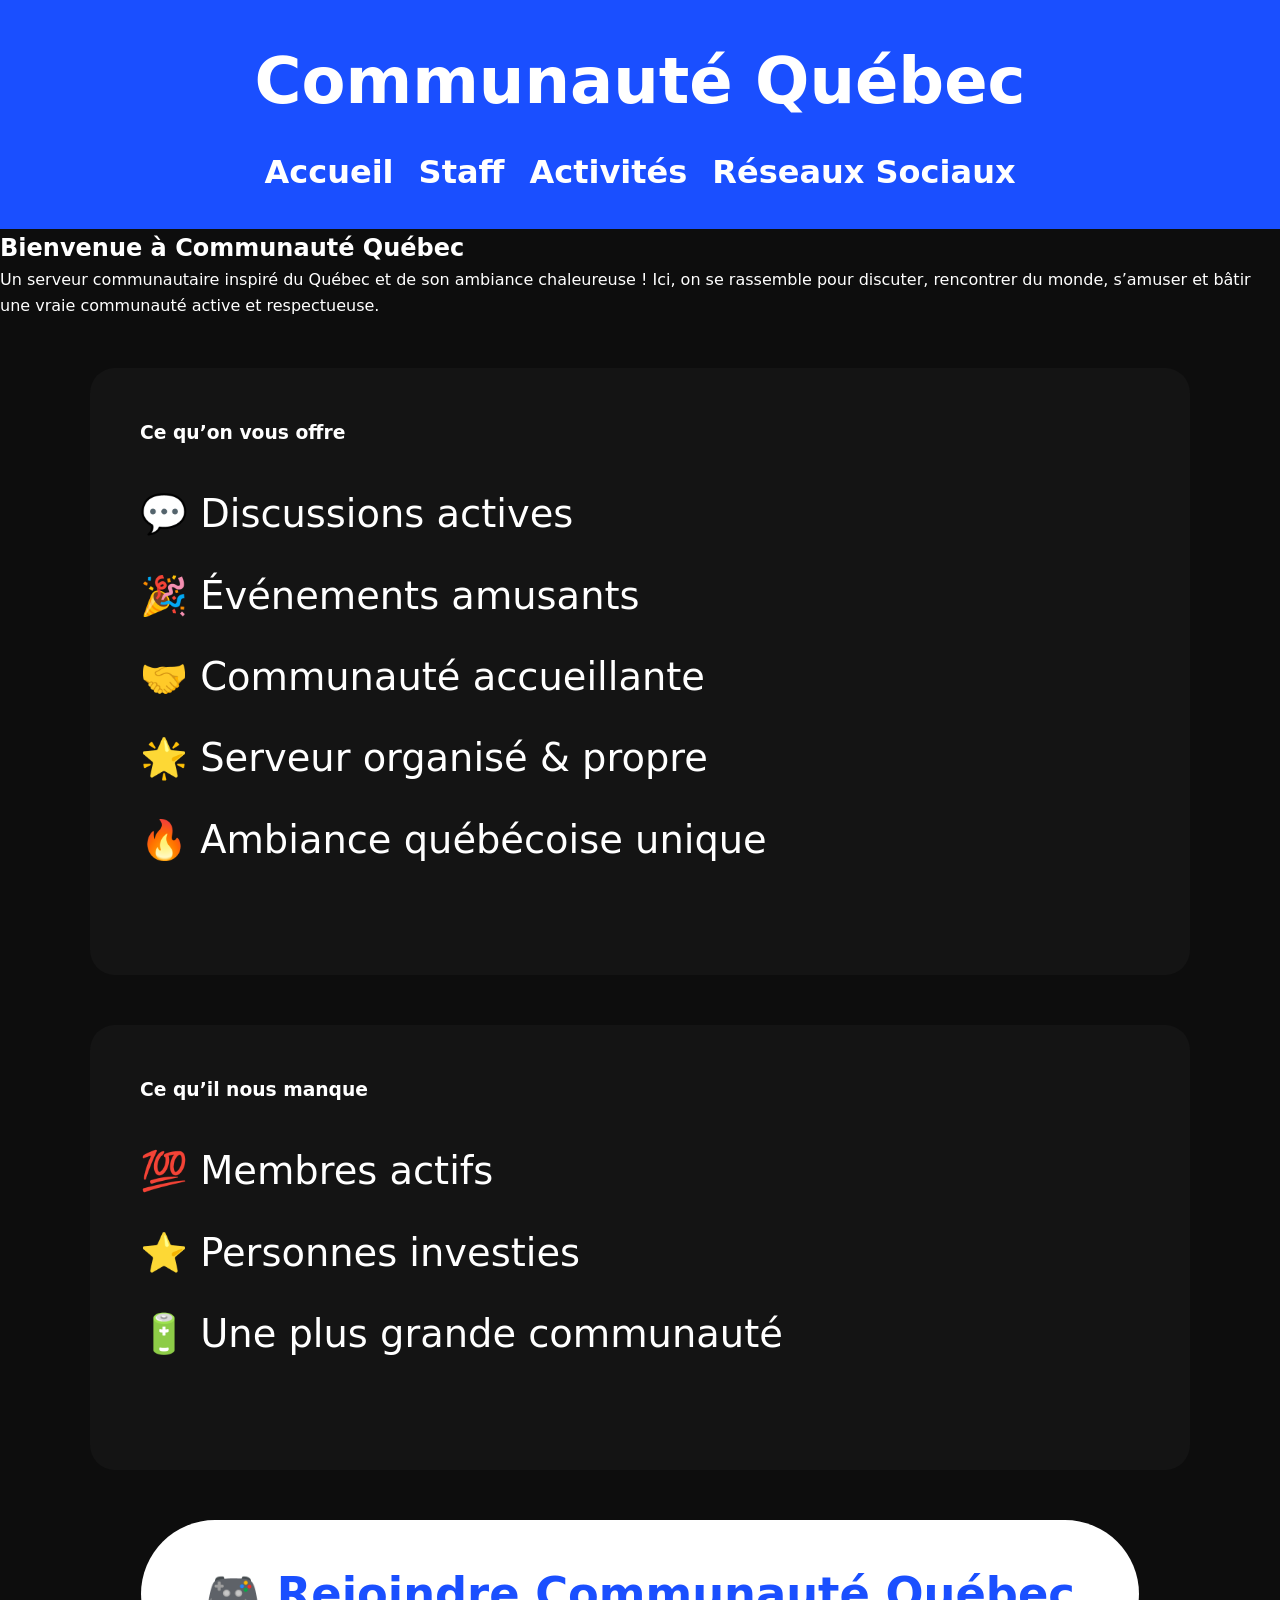
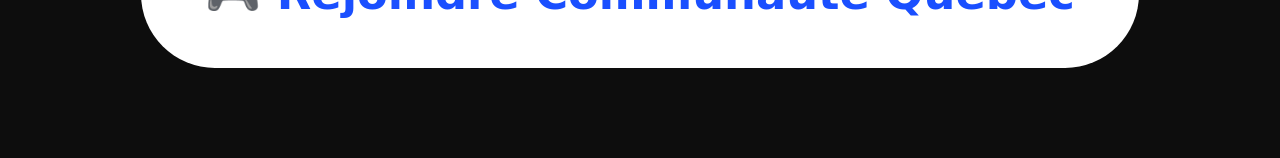
==== index.html @ d8c4ccff "Base: structure initiale du projet (reste en cours)" ====
<!DOCTYPE html>
<html lang="fr">
<head>
  <meta charset="UTF-8">
  <title>Communauté Québec</title>
  <link rel="stylesheet" href="style.css">
</head>
<body>

<header class="header">
  <h1>Communauté Québec</h1>
  <nav>
    <a href="index.html">Accueil</a>
    <a href="staff.html">Staff</a>
    <a href="activites.html">Activités</a>
    <a href="reseaux.html">Réseaux Sociaux</a>
  </nav>
</header>

<section class="hero">
  <h2>Bienvenue à Communauté Québec</h2>
  <p>
    Un serveur communautaire inspiré du Québec et de son ambiance chaleureuse !
    Ici, on se rassemble pour discuter, rencontrer du monde, s’amuser et bâtir
    une vraie communauté active et respectueuse.
  </p>
</section>

<section class="block">
  <h3>Ce qu’on vous offre</h3>
  <ul>
    <li>💬 Discussions actives</li>
    <li>🎉 Événements amusants</li>
    <li>🤝 Communauté accueillante</li>
    <li>🌟 Serveur organisé & propre</li>
    <li>🔥 Ambiance québécoise unique</li>
  </ul>
</section>

<section class="block">
  <h3>Ce qu’il nous manque</h3>
  <ul>
    <li>💯 Membres actifs</li>
    <li>⭐ Personnes investies</li>
    <li>🔋 Une plus grande communauté</li>
  </ul>
</section>

<section class="cta">
  <a class="btn" href="https://discord.gg/ufQhTFjFtm" target="_blank">
    🎮 Rejoindre Communauté Québec
  </a>
</section>

<footer class="footer"></footer>

<script src="script.js"></script>
</body>
</html>
---- style.css ----
/* RESET */
* {
  box-sizing: border-box;
  margin: 0;
  padding: 0;
}

/* BODY */
body {
  font-family: system-ui, -apple-system, BlinkMacSystemFont, "Segoe UI", sans-serif;
  background: #0D0D0D;
  color: #FFFFFF;
  line-height: 1.6;
  text-align: left;
}

/* HEADER */
.header {
  background: #1A4FFF;
  padding: 30px;
  display: flex;
  flex-direction: column;
  align-items: center;
}

.header h1 {
  font-size: clamp(40px, 5vw, 90px); /* ÉNORME SUR TV */
  font-weight: 800;
  margin-bottom: 15px;
}

.header nav {
  display: flex;
  gap: 25px;
}

.header nav a {
  color: white;
  text-decoration: none;
  font-size: clamp(18px, 2.5vw, 40px);
  font-weight: 600;
}

.header nav a:hover {
  opacity: 0.8;
}

/* MAIN BLOCK */
.block {
  max-width: 1100px;
  margin: 50px auto;
  padding: 50px;
  background: #141414;
  border-radius: 25px;

  display: flex;
  flex-direction: column;
  gap: 35px;

  text-align: left;
}

/* TITRE PRINCIPAL — TRÈS GRAND + DÉCOLLÉ */
.block h2 {
  font-weight: 900;
  margin-bottom: 40px; /* DÉCOLLAGE FORT */
  font-size: clamp(45px, 6vw, 110px); /* TITRE GÉANT */
  color: #3B82F6;
}

/* SOUS-TITRE — TRÈS GRAND + DÉCOLLÉ */
.block p {
  max-width: 1000px;
  margin-bottom: 50px; /* DÉCOLLAGE FORT */
  text-align: left;
  font-size: clamp(22px, 3vw, 50px); /* SOUS-TITRE GÉANT */
  color: #E5E7EB;
}

/* LISTES — ADAPTÉES */
.block ul {
  list-style: none;
  padding-left: 0;
  margin-bottom: 35px;
}

.block li {
  font-size: clamp(22px, 3vw, 45px);
  margin-bottom: 20px;
  text-align: left;
}

/* SOCIAL GRID — CARTES CENTRÉES */
.social-grid {
  display: flex;
  justify-content: center;
  align-items: center;
  gap: 40px;
  flex-wrap: wrap;
}

/* SOCIAL CARD */
.social-card {
  background: #1A1A1A;
  padding: 40px 30px;
  border-radius: 25px;
  width: clamp(260px, 30vw, 450px);

  display: flex;
  flex-direction: column;
  align-items: center;
  text-decoration: none;
  color: white;

  transition: 0.25s;
  box-shadow: 0 0 25px rgba(0,0,0,0.35);
}

.social-card img {
  width: clamp(110px, 12vw, 200px);
  height: clamp(110px, 12vw, 200px);
  border-radius: 50%;
  object-fit: cover;
  border: 4px solid #1A4FFF;
  margin-bottom: 20px;
}

.social-card span {
  font-size: clamp(26px, 3vw, 55px);
  font-weight: 700;
}

.social-card:hover {
  transform: translateY(-8px);
  box-shadow: 0 0 40px rgba(26,79,255,0.45);
}

/* BOUTON — TEXTE CENTRÉ + TRÈS GRAND */
.btn {
  background: #FFFFFF;
  color: #1A4FFF;
  padding: clamp(20px, 3vw, 45px) clamp(40px, 5vw, 90px);
  border-radius: 999px;
  text-decoration: none;
  font-weight: 700;
  font-size: clamp(26px, 3.5vw, 60px);

  display: flex;
  justify-content: center;
  align-items: center;

  margin: 30px auto;
  width: fit-content;
}

.btn:hover {
  background: #E5E5E5;
}

/* FOOTER */
.footer {
  padding: 30px;
  text-align: center;
  color: #888888;
  font-size: clamp(18px, 2.5vw, 40px);
}

/* MOBILE */
@media (max-width: 600px) {
  .header nav {
    flex-wrap: wrap;
    justify-content: center;
  }
}
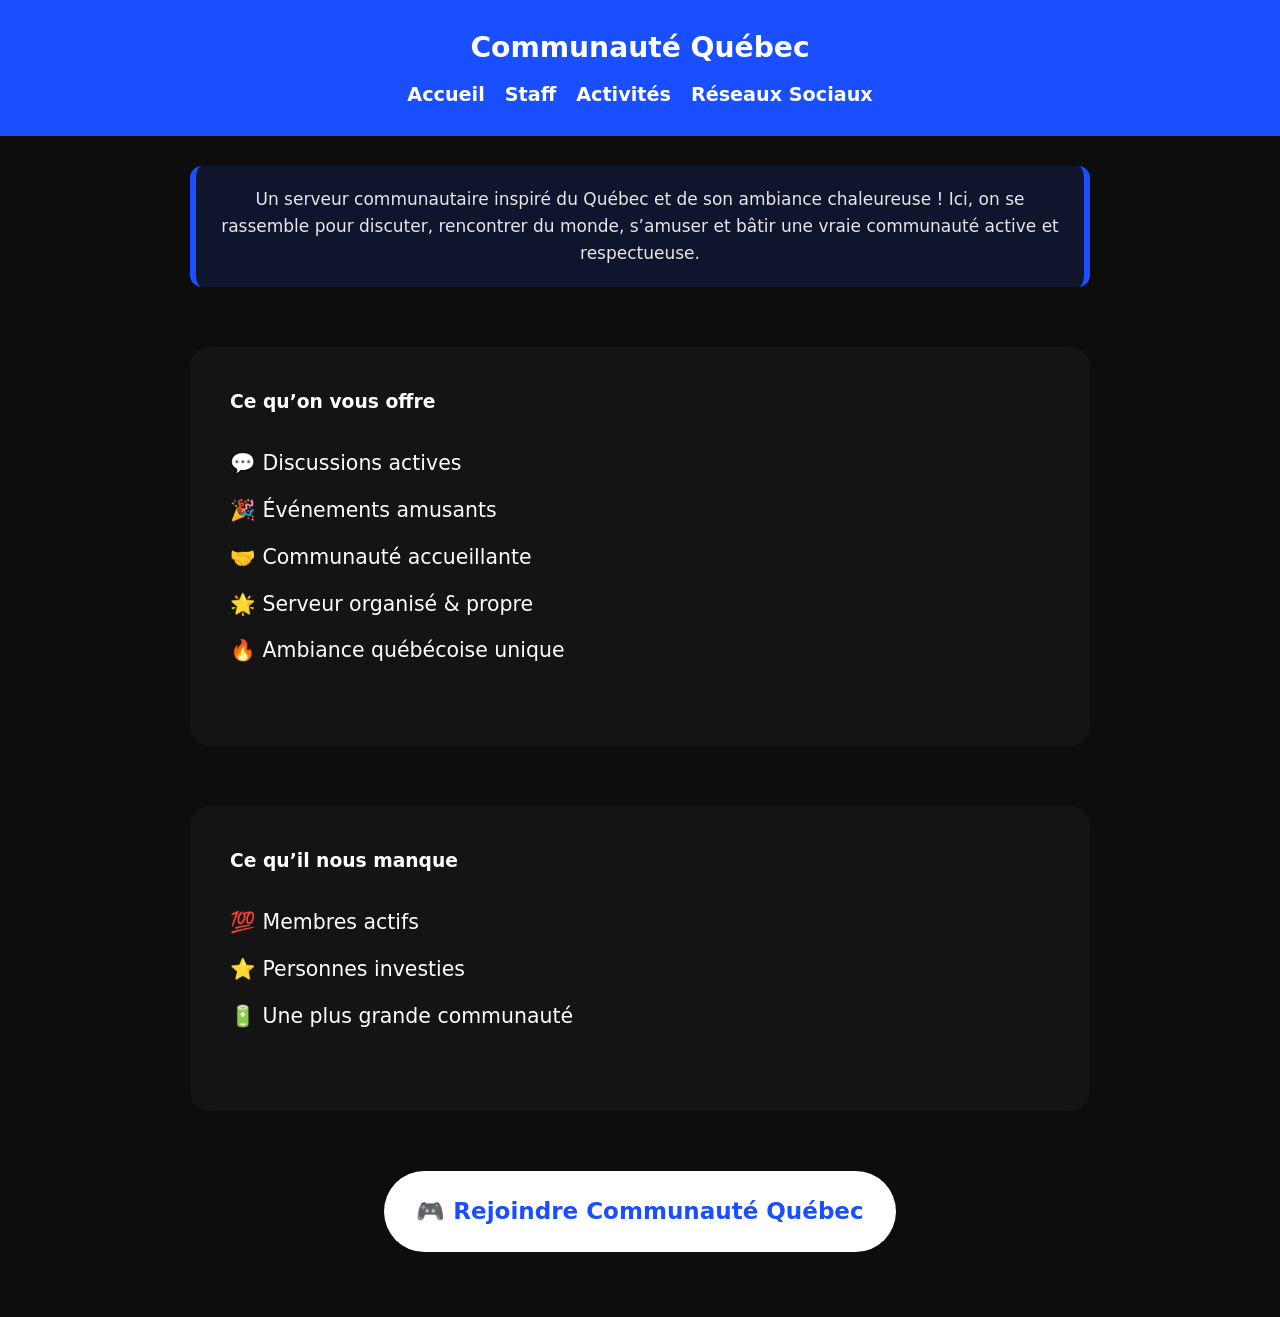
==== commit 2c85986a: "v1-second-push" ====
--- a/index.html
+++ b/index.html
@@ -18,12 +18,12 @@
 </header>
 
 <section class="hero">
-  <h2>Bienvenue à Communauté Québec</h2>
-  <p>
-    Un serveur communautaire inspiré du Québec et de son ambiance chaleureuse !
-    Ici, on se rassemble pour discuter, rencontrer du monde, s’amuser et bâtir
-    une vraie communauté active et respectueuse.
-  </p>
+ <p class="highlight-text">
+  Un serveur communautaire inspiré du Québec et de son ambiance chaleureuse !
+  Ici, on se rassemble pour discuter, rencontrer du monde, s’amuser et bâtir
+  une vraie communauté active et respectueuse.
+</p>
+
 </section>
 
 <section class="block">
--- a/style.css
+++ b/style.css
@@ -17,27 +17,27 @@
 /* HEADER */
 .header {
   background: #1A4FFF;
-  padding: 30px;
+  padding: 25px;
   display: flex;
   flex-direction: column;
   align-items: center;
 }
 
 .header h1 {
-  font-size: clamp(40px, 5vw, 90px); /* ÉNORME SUR TV */
+  font-size: clamp(22px, 2.2vw, 40px); /* BEAUCOUP PLUS PETIT */
   font-weight: 800;
-  margin-bottom: 15px;
+  margin-bottom: 10px;
 }
 
 .header nav {
   display: flex;
-  gap: 25px;
+  gap: 20px;
 }
 
 .header nav a {
   color: white;
   text-decoration: none;
-  font-size: clamp(18px, 2.5vw, 40px);
+  font-size: clamp(14px, 1.5vw, 22px); /* PLUS PETIT */
   font-weight: 600;
 }
 
@@ -47,33 +47,33 @@
 
 /* MAIN BLOCK */
 .block {
-  max-width: 1100px;
-  margin: 50px auto;
-  padding: 50px;
+  max-width: 900px;
+  margin: 60px auto; /* DÉCOLLÉ DU HAUT */
+  padding: 40px;
   background: #141414;
-  border-radius: 25px;
+  border-radius: 20px;
 
   display: flex;
   flex-direction: column;
-  gap: 35px;
+  gap: 30px;
 
   text-align: left;
 }
 
-/* TITRE PRINCIPAL — TRÈS GRAND + DÉCOLLÉ */
+/* TITRE PRINCIPAL — BEAUCOUP PLUS PETIT + DÉCOLLÉ */
 .block h2 {
   font-weight: 900;
-  margin-bottom: 40px; /* DÉCOLLAGE FORT */
-  font-size: clamp(45px, 6vw, 110px); /* TITRE GÉANT */
+  margin-bottom: 25px; /* DÉCOLLAGE PROPRE */
+  font-size: clamp(24px, 2.5vw, 42px); /* TAILLE PARFAITE */
   color: #3B82F6;
 }
 
-/* SOUS-TITRE — TRÈS GRAND + DÉCOLLÉ */
+/* SOUS-TITRE — BEAUCOUP PLUS PETIT + DÉCOLLÉ */
 .block p {
-  max-width: 1000px;
-  margin-bottom: 50px; /* DÉCOLLAGE FORT */
+  max-width: 900px;
+  margin-bottom: 30px; /* DÉCOLLAGE PROPRE */
   text-align: left;
-  font-size: clamp(22px, 3vw, 50px); /* SOUS-TITRE GÉANT */
+  font-size: clamp(16px, 1.8vw, 26px); /* TAILLE PARFAITE */
   color: #E5E7EB;
 }
 
@@ -81,12 +81,12 @@
 .block ul {
   list-style: none;
   padding-left: 0;
-  margin-bottom: 35px;
+  margin-bottom: 25px;
 }
 
 .block li {
-  font-size: clamp(22px, 3vw, 45px);
-  margin-bottom: 20px;
+  font-size: clamp(15px, 1.6vw, 24px); /* PLUS PETIT */
+  margin-bottom: 14px;
   text-align: left;
 }
 
@@ -95,16 +95,16 @@
   display: flex;
   justify-content: center;
   align-items: center;
-  gap: 40px;
+  gap: 25px;
   flex-wrap: wrap;
 }
 
 /* SOCIAL CARD */
 .social-card {
   background: #1A1A1A;
-  padding: 40px 30px;
-  border-radius: 25px;
-  width: clamp(260px, 30vw, 450px);
+  padding: 25px 18px;
+  border-radius: 20px;
+  width: clamp(200px, 20vw, 300px);
 
   display: flex;
   flex-direction: column;
@@ -113,43 +113,43 @@
   color: white;
 
   transition: 0.25s;
-  box-shadow: 0 0 25px rgba(0,0,0,0.35);
+  box-shadow: 0 0 20px rgba(0,0,0,0.25);
 }
 
 .social-card img {
-  width: clamp(110px, 12vw, 200px);
-  height: clamp(110px, 12vw, 200px);
+  width: clamp(70px, 8vw, 120px);
+  height: clamp(70px, 8vw, 120px);
   border-radius: 50%;
   object-fit: cover;
-  border: 4px solid #1A4FFF;
-  margin-bottom: 20px;
+  border: 3px solid #1A4FFF;
+  margin-bottom: 12px;
 }
 
 .social-card span {
-  font-size: clamp(26px, 3vw, 55px);
-  font-weight: 700;
+  font-size: clamp(18px, 1.8vw, 26px); /* PLUS PETIT */
+  font-weight: 600;
 }
 
 .social-card:hover {
-  transform: translateY(-8px);
-  box-shadow: 0 0 40px rgba(26,79,255,0.45);
+  transform: translateY(-6px);
+  box-shadow: 0 0 30px rgba(26,79,255,0.4);
 }
 
-/* BOUTON — TEXTE CENTRÉ + TRÈS GRAND */
+/* BOUTON — TEXTE CENTRÉ + TAILLE RÉDUITE */
 .btn {
   background: #FFFFFF;
   color: #1A4FFF;
-  padding: clamp(20px, 3vw, 45px) clamp(40px, 5vw, 90px);
+  padding: clamp(12px, 1.8vw, 22px) clamp(28px, 2.5vw, 45px);
   border-radius: 999px;
   text-decoration: none;
   font-weight: 700;
-  font-size: clamp(26px, 3.5vw, 60px);
+  font-size: clamp(16px, 1.8vw, 26px); /* PLUS PETIT */
 
   display: flex;
   justify-content: center;
   align-items: center;
 
-  margin: 30px auto;
+  margin: 25px auto;
   width: fit-content;
 }
 
@@ -159,10 +159,10 @@
 
 /* FOOTER */
 .footer {
-  padding: 30px;
+  padding: 20px;
   text-align: center;
   color: #888888;
-  font-size: clamp(18px, 2.5vw, 40px);
+  font-size: clamp(14px, 1.5vw, 22px);
 }
 
 /* MOBILE */
@@ -172,3 +172,20 @@
     justify-content: center;
   }
 }
+/* BLOC SURBRILLÉ + BANDES BLEUES DES DEUX CÔTÉS */
+.highlight-text {
+  text-align: center;              /* CENTRE LE TEXTE */
+  font-size: 17px;                 /* Taille propre */
+  line-height: 1.6;                /* Lisibilité */
+  color: #E5E7EB;                  /* Blanc doux */
+
+  background: #1A4FFF22;           /* Bleu transparent */
+  padding: 20px 25px;              /* Padding propre */
+  border-radius: 12px;             /* Coins arrondis */
+
+  margin: 30px auto;               /* Décollé du bord */
+  max-width: 900px;                /* Largeur propre */
+
+  border-left: 6px solid #1A4FFF;  /* Bande bleue gauche */
+  border-right: 6px solid #1A4FFF; /* Bande bleue droite */
+}
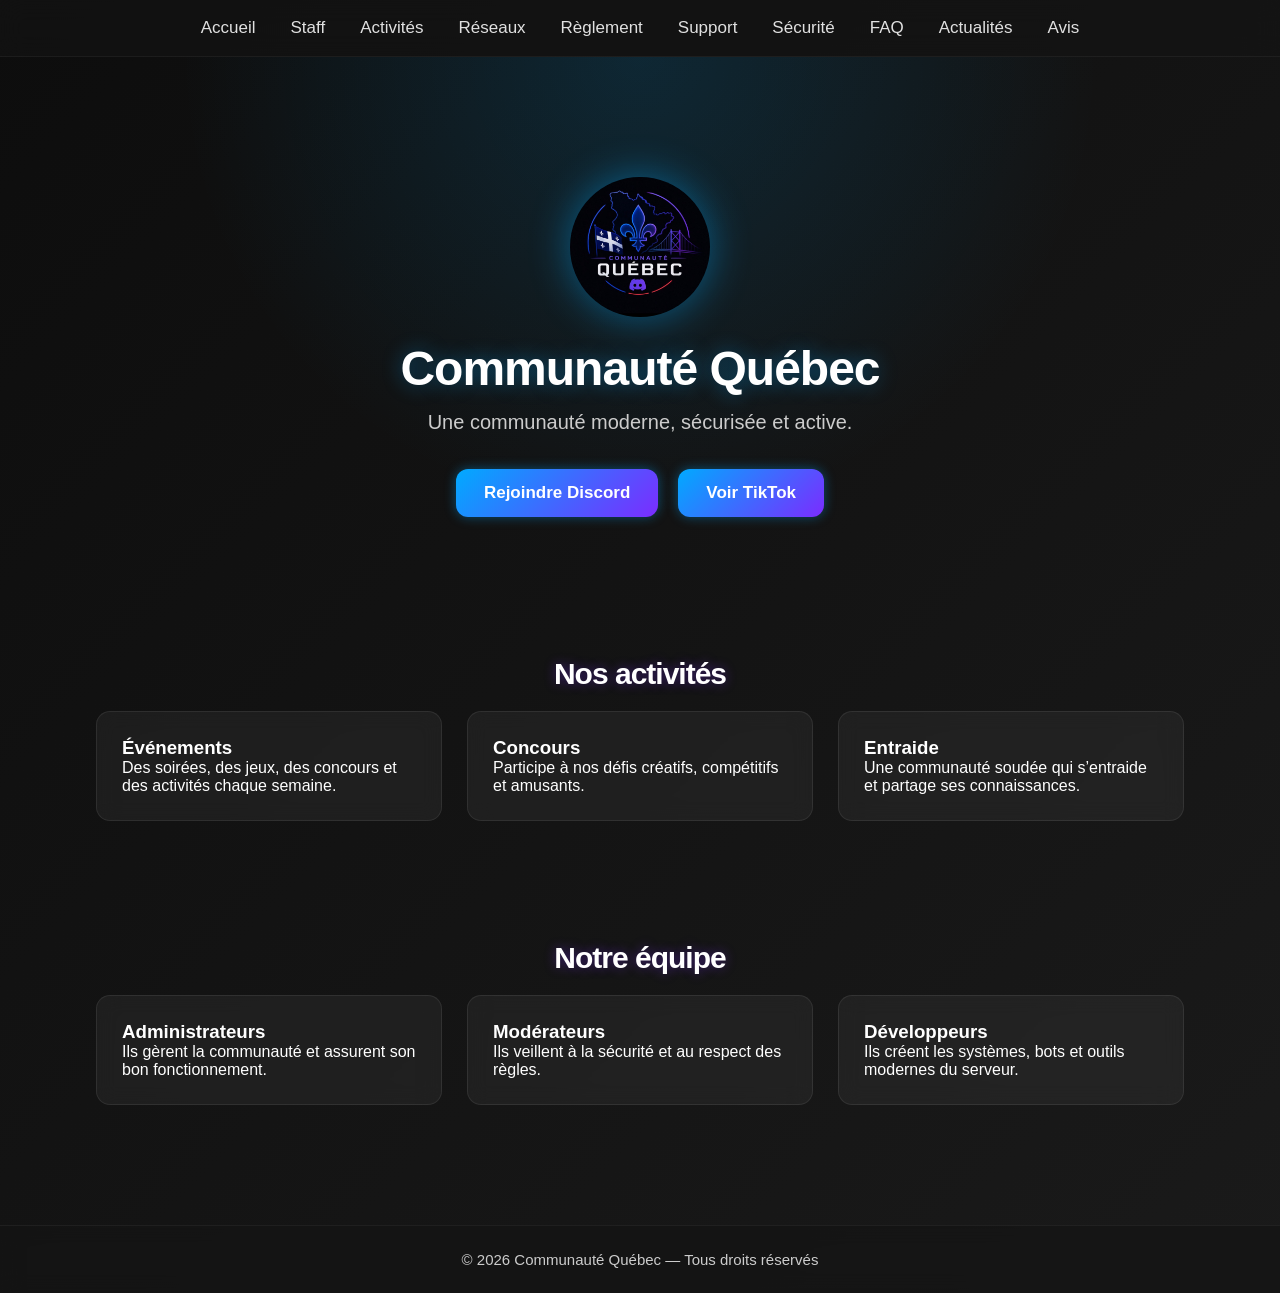
==== commit ca185a09: "Mise à jour du site - header, logo rond, CSS" ====
--- a/index.html
+++ b/index.html
@@ -1,61 +1,31 @@
 <!DOCTYPE html>
 <html lang="fr">
 <head>
-  <meta charset="UTF-8">
-  <title>Communauté Québec</title>
-  <link rel="stylesheet" href="style.css">
+    <meta charset="UTF-8">
+    <meta name="viewport" content="width=device-width, initial-scale=1.0">
+    <title>Communauté Québec</title>
+
+    <style>
+        body {
+            background: #0d0d0d;
+            margin: 0;
+            padding: 0;
+            opacity: 1;
+            transition: opacity 0.3s ease;
+        }
+        .fade {
+            opacity: 0;
+        }
+    </style>
+
+    <script>
+        window.onload = () => {
+            document.body.classList.add("fade");
+            setTimeout(() => {
+                window.location.href = "Pages/01-accueil.html";
+            }, 300);
+        };
+    </script>
 </head>
-<body>
-
-<header class="header">
-  <h1>Communauté Québec</h1>
-  <nav>
-    <a href="index.html">Accueil</a>
-    <a href="staff.html">Staff</a>
-    <a href="activites.html">Activités</a>
-    <a href="reseaux.html">Réseaux Sociaux</a>
-  </nav>
-</header>
-
-<section class="hero">
- <p class="highlight-text">
-  Un serveur communautaire inspiré du Québec et de son ambiance chaleureuse !
-  Ici, on se rassemble pour discuter, rencontrer du monde, s’amuser et bâtir
-  une vraie communauté active et respectueuse.
-</p>
-
-</section>
-
-<section class="block">
-  <h3>Ce qu’on vous offre</h3>
-  <ul>
-    <li>💬 Discussions actives</li>
-    <li>🎉 Événements amusants</li>
-    <li>🤝 Communauté accueillante</li>
-    <li>🌟 Serveur organisé & propre</li>
-    <li>🔥 Ambiance québécoise unique</li>
-  </ul>
-</section>
-
-<section class="block">
-  <h3>Ce qu’il nous manque</h3>
-  <ul>
-    <li>💯 Membres actifs</li>
-    <li>⭐ Personnes investies</li>
-    <li>🔋 Une plus grande communauté</li>
-  </ul>
-</section>
-
-<section class="cta">
-  <a class="btn" href="https://discord.gg/ufQhTFjFtm" target="_blank">
-    🎮 Rejoindre Communauté Québec
-  </a>
-</section>
-
-<footer class="footer"></footer>
-
-<script src="script.js"></script>
-</body>
+<body></body>
 </html>
-
-
